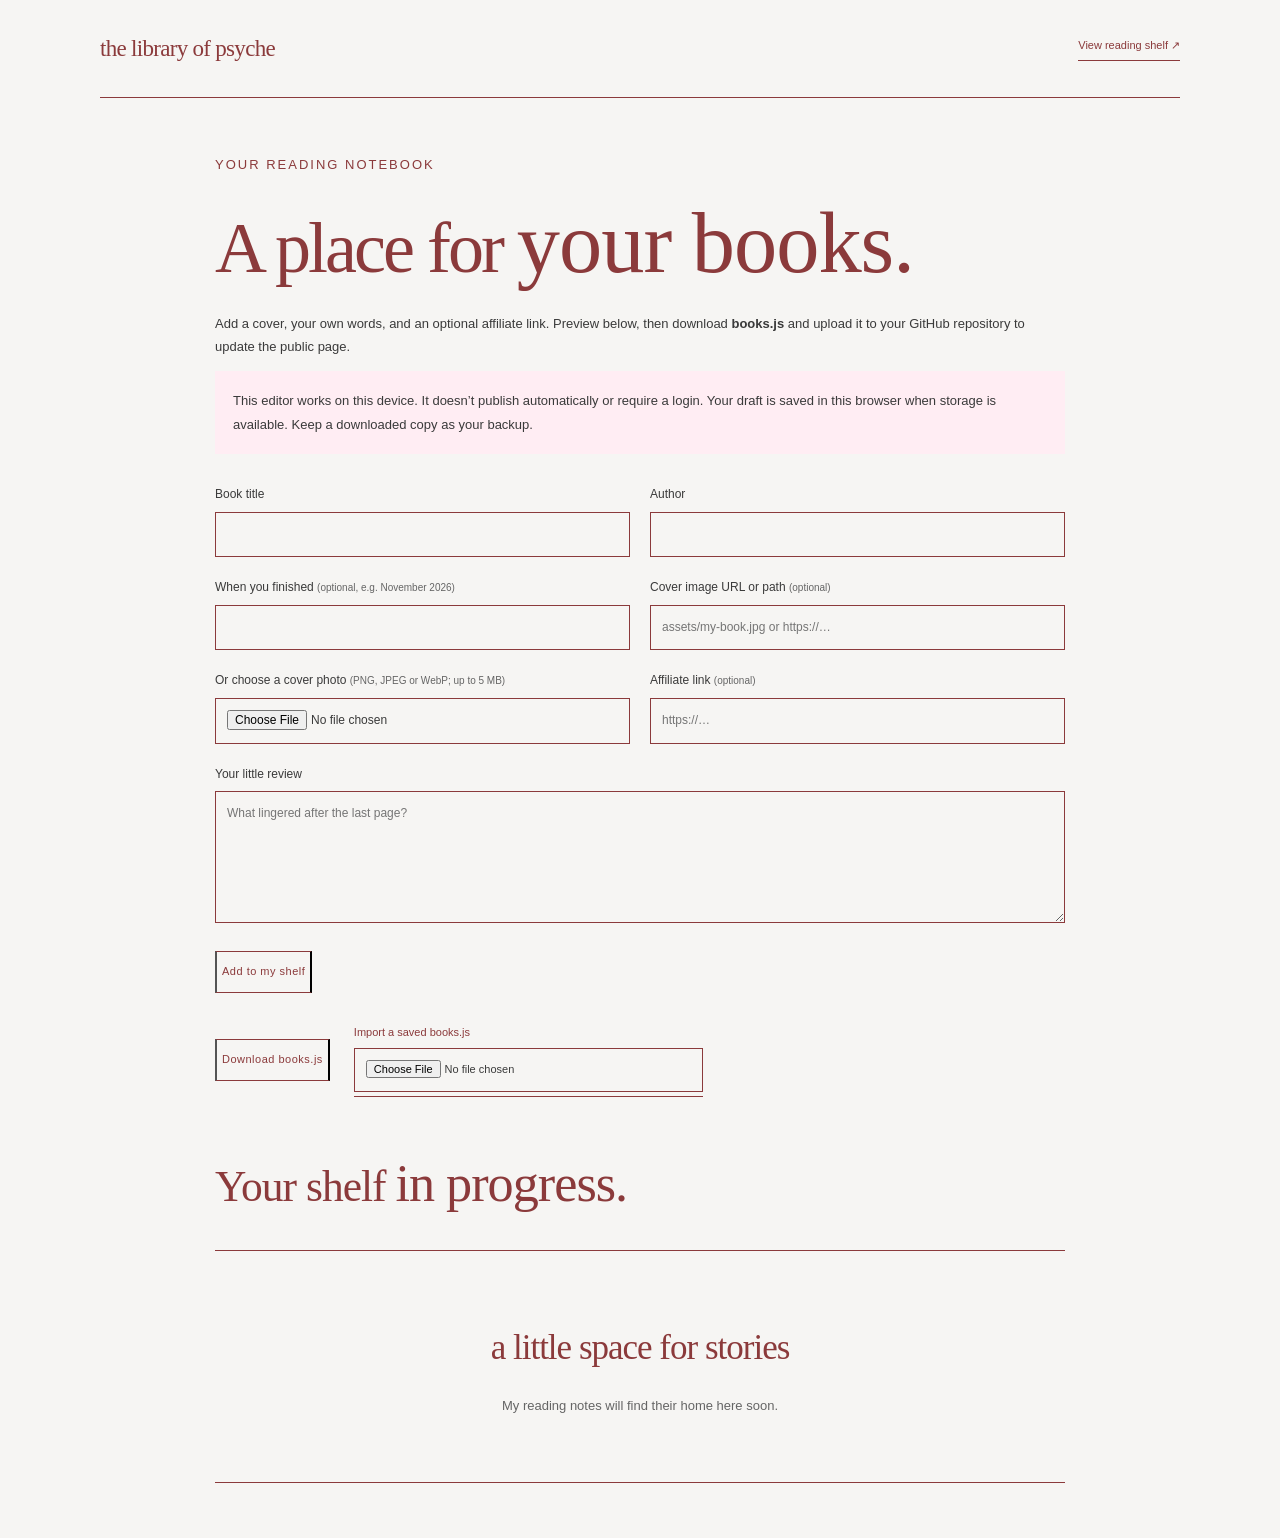
==== edit-shelf.html @ 30ab317c "Add files via upload" ====
<!doctype html><html lang="en"><head><meta charset="utf-8"><meta name="viewport" content="width=device-width, initial-scale=1"><meta name="robots" content="noindex,nofollow"><title>Edit your reading shelf</title><link rel="icon" href="assets/favicon.png" type="image/png"><link rel="stylesheet" href="styles.css"></head><body>
<header class="header wrap"><a class="brand" href="index.html">the library of psyche</a><a class="text-link" href="books.html">View reading shelf ↗</a></header>
<main class="wrap shelf-editor"><p class="eyebrow">YOUR READING NOTEBOOK</p><h1>A place for <span class="script">your books.</span></h1><p>Add a cover, your own words, and an optional affiliate link. Preview below, then download <strong>books.js</strong> and upload it to your GitHub repository to update the public page.</p><p class="editor-notice">This editor works on this device. It doesn’t publish automatically or require a login. Your draft is saved in this browser when storage is available. Keep a downloaded copy as your backup.</p>
<form id="book-form" class="book-form">
<label>Book title<input name="title" required maxlength="250" autocomplete="off"></label>
<label>Author<input name="author" required maxlength="250" autocomplete="off"></label>
<label>When you finished <span class="optional">(optional, e.g. November 2026)</span><input name="finished" maxlength="80"></label>
<label>Cover image URL or path <span class="optional">(optional)</span><input name="cover" placeholder="assets/my-book.jpg or https://…"></label>
<label>Or choose a cover photo <span class="optional">(PNG, JPEG or WebP; up to 5 MB)</span><input id="cover-file" type="file" accept="image/png,image/jpeg,image/webp"></label>
<label>Affiliate link <span class="optional">(optional)</span><input name="affiliate" type="url" placeholder="https://…"></label>
<label class="full">Your little review<textarea name="review" rows="5" maxlength="10000" placeholder="What lingered after the last page?"></textarea></label>
<div class="full editor-actions"><button class="button" type="submit" id="save-book">Add to my shelf</button><button class="text-button" type="button" id="cancel-edit" hidden>Cancel edit</button></div></form>
<p id="editor-status" role="status" aria-live="polite"></p>
<div class="editor-actions"><button class="button" type="button" id="download-shelf">Download books.js</button><label class="text-link import-label">Import a saved books.js<input id="import-shelf" type="file" accept=".js"></label></div>
<h2 class="preview-title">Your shelf <span class="script">in progress.</span></h2><div id="edit-controls"></div><div id="shelf-preview" class="reading-shelf"></div>
</main><script src="books.js"></script><script src="shelf.js"></script><script src="shelf-editor.js"></script></body></html>
---- styles.css ----
@font-face{font-family:Nourd;src:url('assets/fonts/nourd.woff2') format('woff2');font-display:swap}@font-face{font-family:'New Icon Script';src:url('assets/fonts/new-icon-script.woff2') format('woff2');font-display:swap}@font-face{font-family:'Biro Script Plus';src:url('assets/fonts/biro-script-plus.woff2') format('woff2');font-display:swap}
:root{--paper:#f6f5f3;--wine:#8b3a3b;--deep-wine:#5d2526;--ink:#3a3a3a;--pink:#ffedf3;--muted:#656565}*{box-sizing:border-box}html{scroll-behavior:smooth;scroll-padding-top:30px}body{margin:0;background:var(--paper);color:var(--ink);font:15px/1.8 Nourd,'Trebuchet MS',sans-serif}a{color:inherit;text-decoration:none}a:focus-visible{outline:2px solid var(--wine);outline-offset:6px}img{display:block;width:100%;height:auto}.wrap{width:min(1080px,86%);margin-inline:auto}.header{display:flex;align-items:center;justify-content:space-between;padding:28px 0;border-bottom:1px solid var(--wine);gap:25px}.brand{font-family:Georgia,serif;font-size:23px;letter-spacing:-.7px;color:var(--wine)}nav{display:flex;gap:27px;font-size:11px}.nav-contact{color:var(--wine)}.hero{display:grid;grid-template-columns:1.2fr 1fr;gap:12%;align-items:center;padding-block:65px 85px}.hero-copy{text-align:center}.monogram{border:1px solid var(--wine);outline:1px solid var(--wine);outline-offset:5px;border-radius:50%;width:59px;height:76px;display:grid;place-items:center;font:italic 37px Georgia,serif;color:var(--wine);margin:0 auto 31px;letter-spacing:-6px;padding-right:7px}.eyebrow{font-size:9px;font-weight:400;letter-spacing:2px;color:var(--wine);margin:0 0 21px}h1,h2,h3,p{margin-top:0}h1{font-family:Georgia,serif;font-weight:400;font-size:clamp(60px,6.3vw,87px);line-height:1.05;letter-spacing:-3px;color:var(--wine);margin-bottom:23px}.script{font-family:'New Icon Script','Biro Script Plus','Snell Roundhand','Brush Script MT',cursive;font-weight:400;letter-spacing:-1px}h1 .script{font-size:1.2em}.intro{font-size:14px;color:var(--muted);max-width:330px;margin:0 auto 25px}.button{display:inline-flex;gap:25px;border-block:1px solid var(--wine);color:var(--wine);font-size:11px;letter-spacing:.5px;padding:10px 5px}.button:hover,.text-link:hover{color:var(--ink)}.hero-signature{font-family:'Biro Script Plus','Snell Roundhand',cursive;color:var(--wine);font-size:18px;margin-top:25px}.hero-art{position:relative;border:1px solid var(--wine);padding:9px;border-radius:190px 190px 0 0;margin-bottom:26px}.hero-art img{aspect-ratio:3/4;object-fit:cover;border-radius:180px 180px 0 0}.photo-label{position:absolute;top:calc(100% + 14px);left:0;right:0;text-align:center;font-family:'Biro Script Plus','Snell Roundhand',cursive;font-size:17px;color:var(--wine)}.about{border-top:1px solid var(--wine);display:grid;grid-template-columns:1fr 1.2fr;gap:12%;padding-block:60px 70px}h2{font:400 clamp(32px,3.4vw,45px)/1.2 Georgia,serif;letter-spacing:-1px;color:var(--wine);margin-bottom:24px}h2 .script{font-size:1.2em}.about-copy{font-size:13px;color:var(--muted)}.text-link{font-size:11px;color:var(--wine);border-bottom:1px solid var(--wine);padding-bottom:4px;display:inline-block}.collection{padding:65px 0;background:var(--pink)}.section-heading{text-align:center}.section-heading h2{margin-bottom:12px}.section-heading>p{font-size:12px;color:var(--muted);margin-bottom:16px}.study-note{text-align:center;font-size:10px;color:var(--muted);margin:0 0 34px}.work-grid{display:grid;grid-template-columns:repeat(4,1fr);gap:23px}.image-wrap{border:1px solid var(--wine);padding:5px}.image-wrap img{aspect-ratio:4/5;object-fit:cover}.card-heading h3{font:400 19px/1.3 Georgia,serif;color:var(--wine);margin:17px 0 10px}.work-card>p{font-size:11px;color:var(--muted);line-height:1.7;margin-bottom:0}.collection-footer{text-align:center;margin-top:35px}.collection-footer p{display:none}.contact{padding-block:70px}.contact-grid{display:grid;grid-template-columns:1fr 1fr;gap:13%;align-items:center}.contact h2{font-size:48px}.contact p:not(.eyebrow){font-size:13px;color:var(--muted)}.email{display:inline-block;color:var(--wine);font-size:14px;border-bottom:1px solid var(--wine);padding-bottom:5px}.email span{margin-left:10px}.collab-note{border-left:1px solid var(--wine);padding-left:35px}.collab-note h3{font:400 23px Georgia,serif;color:var(--wine);margin-bottom:20px}.collab-note .disclosure{font-size:10px!important;margin-bottom:0}.footer{display:flex;flex-wrap:wrap;justify-content:space-between;align-items:center;gap:20px;border-top:1px solid var(--wine);padding-block:23px}.footer .brand{font-size:18px}.footer p,.footer>a:not(.brand){font-size:11px;margin:0}.footer>span{font-size:9px;color:var(--muted);width:100%;text-align:center}.skip{position:absolute;top:-100px;left:15px;background:var(--paper);padding:10px;z-index:10}.skip:focus{top:10px}
@media(max-width:760px){.header{flex-direction:column;gap:16px;padding-block:23px}nav{gap:24px;font-size:10px}.hero{gap:8%;padding-block:55px 65px}.eyebrow{font-size:8px;letter-spacing:1.2px}h1{font-size:58px}.intro{font-size:12px}.hero-signature{font-size:15px}.button{font-size:10px;gap:10px}.hero-art{padding:6px}.photo-label{font-size:14px}.monogram{width:45px;height:58px;font-size:29px;margin-bottom:24px}.about{gap:8%;padding-block:45px}.work-grid{grid-template-columns:1fr 1fr;gap:32px 22px}.work-card>p{font-size:12px}.contact-grid{gap:8%}.collab-note{padding-left:22px}.email{font-size:11px}.contact h2{font-size:39px}}@media(max-width:520px){.hero{grid-template-columns:1fr;gap:36px;padding-top:40px}h1{font-size:68px}.hero-art{width:72%;margin:0 auto 25px}.intro{font-size:13px;max-width:280px}.hero-signature{font-size:18px}.button{font-size:11px}.about{grid-template-columns:1fr;gap:4px}.about-copy{font-size:13px}.collection{padding-block:45px}.card-heading h3{font-size:18px}.work-card>p{font-size:11px}.contact-grid{grid-template-columns:1fr;gap:30px}.contact{padding-block:45px}.contact h2{font-size:42px}.collab-note{border-left:0;border-top:1px solid var(--wine);padding:25px 0 0}.email{font-size:13px}.footer{justify-content:center;text-align:center}.footer .brand{width:100%}}@media(prefers-reduced-motion:reduce){html{scroll-behavior:auto}}

/* Clip the photograph inside one responsive arch, including its existing pale edge. */
.hero-art{border-radius:50% 50% 0 0 / 38% 38% 0 0}.hero-photo{aspect-ratio:3/4;overflow:hidden;border-radius:50% 50% 0 0 / 38% 38% 0 0}.hero-photo img{width:100%;height:100%;aspect-ratio:auto;object-fit:cover;object-position:center;border-radius:0;transform:scale(1.065)}
.workshops{padding-block:70px;border-bottom:1px solid var(--wine)}.workshop-heading{display:grid;grid-template-columns:1fr 1fr;gap:10%;align-items:start;margin-bottom:35px}.workshop-copy p{font-size:13px;color:var(--muted)}.workshop-gallery{display:grid;grid-template-columns:repeat(3,1fr);gap:25px}.workshop-gallery figure{margin:0}.workshop-gallery img{aspect-ratio:3/4;object-fit:cover;border:1px solid var(--wine);padding:5px}.workshop-gallery figure:first-child img{object-position:50% 30%}.workshop-gallery figcaption{text-align:center;font-family:'Biro Script Plus','Snell Roundhand',cursive;color:var(--wine);font-size:17px;margin-top:12px}
@media(max-width:760px){nav{gap:17px}.workshop-heading{gap:6%}.workshop-gallery{gap:15px}.workshop-gallery figcaption{font-size:14px}}@media(max-width:520px){nav{gap:13px;font-size:9px}.workshops{padding-block:45px}.workshop-heading{grid-template-columns:1fr;gap:5px}.workshop-gallery{grid-template-columns:1fr 1fr}.workshop-gallery figure:first-child{grid-column:1/-1}.workshop-gallery figure:first-child img{aspect-ratio:4/3}.workshop-gallery figcaption{font-size:15px}}

.button:hover,.text-link:hover,.email:hover{color:var(--deep-wine)}

nav{flex-wrap:wrap;justify-content:center}.shelf{padding-block:65px}.shelf-heading{text-align:center;margin-bottom:55px}.shelf h1,.shelf-editor h1{font-size:clamp(44px,6vw,72px)}.shelf-heading>p:last-child{font-size:14px;color:var(--muted)}.reading-shelf{display:grid;grid-template-columns:1fr 1fr;gap:45px}.shelf-book{display:grid;grid-template-columns:120px 1fr;gap:24px;align-items:start;border-top:1px solid var(--wine);padding-top:25px}.book-cover{aspect-ratio:2/3;background:var(--pink);color:var(--wine);display:grid;place-items:center;text-align:center;font-family:Georgia,serif;overflow:hidden}.book-cover img{width:100%;height:100%;object-fit:contain}.book-note .eyebrow{font-size:9px;margin-bottom:9px}.book-note h2{font-size:25px;margin-bottom:12px}.book-date{font-size:10px;color:var(--muted)}.book-review{font-size:13px;color:var(--muted);white-space:pre-wrap;overflow-wrap:anywhere}.affiliate-note{font-size:11px;color:var(--muted);max-width:650px;text-align:center;margin:55px auto 0}.shelf-empty{grid-column:1/-1;text-align:center;border-block:1px solid var(--wine);padding:65px 20px}.shelf-empty .script{font-size:35px;color:var(--wine)}.shelf-empty p{font-size:13px;margin:15px 0 0;color:var(--muted)}.shelf-editor{max-width:850px;padding-block:55px}.shelf-editor>p{font-size:13px}.editor-notice{background:var(--pink);padding:18px}.book-form{display:grid;grid-template-columns:1fr 1fr;gap:20px;margin-block:30px}.book-form label{font-size:12px}.optional{font-size:10px;color:var(--muted)}input,textarea{font:inherit;color:var(--ink);background:var(--paper);border:1px solid var(--wine);padding:11px;width:100%;margin-top:6px;border-radius:0}input:focus-visible,textarea:focus-visible,button:focus-visible,.import-label:focus-within{outline:2px solid var(--deep-wine);outline-offset:3px}.full{grid-column:1/-1}button{cursor:pointer;font:inherit;background:var(--paper)}.editor-actions{display:flex;align-items:center;gap:24px;flex-wrap:wrap}.text-button{border:0;padding:5px;color:var(--wine);text-decoration:underline;font-size:12px}.import-label{cursor:pointer}.preview-title{margin-top:55px}.edit-row{display:flex;gap:20px;align-items:center;border-top:1px solid var(--wine);padding-block:10px;font-size:13px}.edit-row>span{flex:1}.shelf-editor .reading-shelf{margin-top:35px}.shelf-editor .shelf-book{grid-template-columns:90px 1fr;gap:17px}#editor-status{font-size:13px;color:var(--deep-wine)}
@media(max-width:900px){.reading-shelf{grid-template-columns:1fr}.shelf-book{grid-template-columns:140px 1fr}.header{flex-wrap:wrap}}@media(max-width:520px){.book-form{grid-template-columns:1fr}.shelf-book{grid-template-columns:95px 1fr;gap:20px}.book-note h2{font-size:23px}.shelf-heading br{display:none}.shelf{padding-block:40px}.shelf-heading{margin-bottom:35px}}
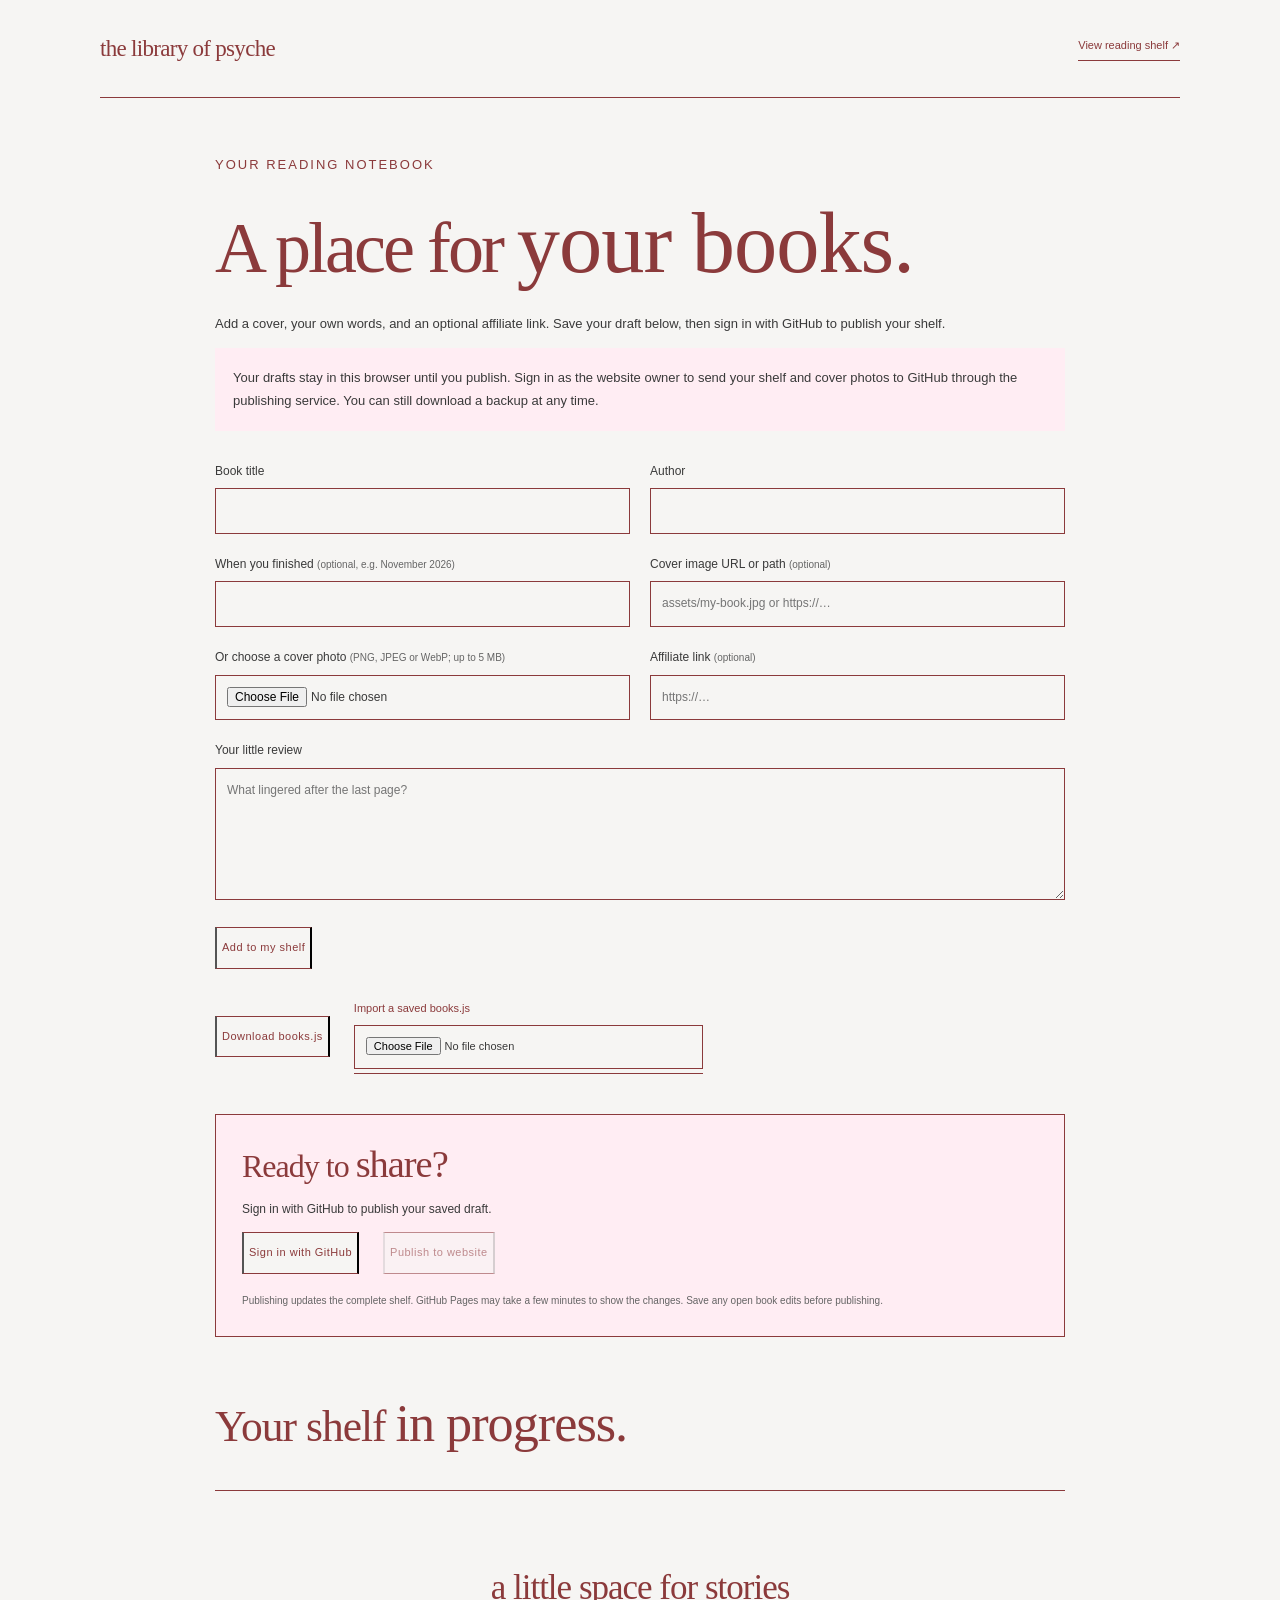
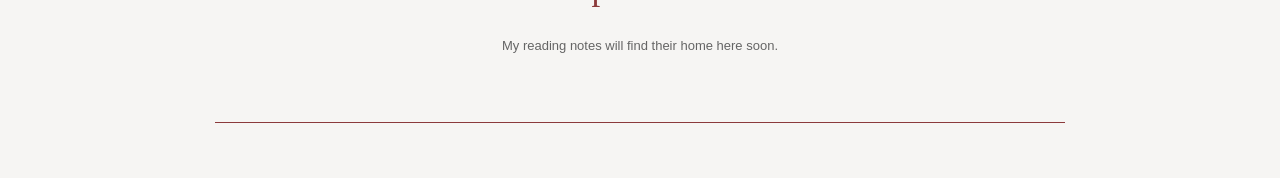
==== commit 990bacb6: "Add secure GitHub publishing to the reading shelf editor" ====
--- a/edit-shelf.html
+++ b/edit-shelf.html
@@ -1,6 +1,6 @@
 <!doctype html><html lang="en"><head><meta charset="utf-8"><meta name="viewport" content="width=device-width, initial-scale=1"><meta name="robots" content="noindex,nofollow"><title>Edit your reading shelf</title><link rel="icon" href="assets/favicon.png" type="image/png"><link rel="stylesheet" href="styles.css"></head><body>
 <header class="header wrap"><a class="brand" href="index.html">the library of psyche</a><a class="text-link" href="books.html">View reading shelf ↗</a></header>
-<main class="wrap shelf-editor"><p class="eyebrow">YOUR READING NOTEBOOK</p><h1>A place for <span class="script">your books.</span></h1><p>Add a cover, your own words, and an optional affiliate link. Preview below, then download <strong>books.js</strong> and upload it to your GitHub repository to update the public page.</p><p class="editor-notice">This editor works on this device. It doesn’t publish automatically or require a login. Your draft is saved in this browser when storage is available. Keep a downloaded copy as your backup.</p>
+<main class="wrap shelf-editor"><p class="eyebrow">YOUR READING NOTEBOOK</p><h1>A place for <span class="script">your books.</span></h1><p>Add a cover, your own words, and an optional affiliate link. Save your draft below, then sign in with GitHub to publish your shelf.</p><p class="editor-notice">Your drafts stay in this browser until you publish. Sign in as the website owner to send your shelf and cover photos to GitHub through the publishing service. You can still download a backup at any time.</p>
 <form id="book-form" class="book-form">
 <label>Book title<input name="title" required maxlength="250" autocomplete="off"></label>
 <label>Author<input name="author" required maxlength="250" autocomplete="off"></label>
@@ -12,5 +12,6 @@
 <div class="full editor-actions"><button class="button" type="submit" id="save-book">Add to my shelf</button><button class="text-button" type="button" id="cancel-edit" hidden>Cancel edit</button></div></form>
 <p id="editor-status" role="status" aria-live="polite"></p>
 <div class="editor-actions"><button class="button" type="button" id="download-shelf">Download books.js</button><label class="text-link import-label">Import a saved books.js<input id="import-shelf" type="file" accept=".js"></label></div>
+<section class="publisher-panel" aria-labelledby="publisher-heading"><h2 id="publisher-heading">Ready to <span class="script">share?</span></h2><p id="publisher-status" role="status" aria-live="polite">Sign in with GitHub to publish your saved draft.</p><p id="publisher-comparison"></p><div class="editor-actions"><button class="button" id="publisher-signin" type="button">Sign in with GitHub</button><button class="button" id="publisher-save" type="button" disabled>Publish to website</button><button class="text-button" id="publisher-load" type="button" hidden>Load published shelf</button><button class="text-button" id="publisher-signout" type="button" hidden>Sign out</button></div><p class="publisher-footnote">Publishing updates the complete shelf. GitHub Pages may take a few minutes to show the changes. Save any open book edits before publishing.</p></section>
 <h2 class="preview-title">Your shelf <span class="script">in progress.</span></h2><div id="edit-controls"></div><div id="shelf-preview" class="reading-shelf"></div>
-</main><script src="books.js"></script><script src="shelf.js"></script><script src="shelf-editor.js"></script></body></html>
+</main><script src="books.js"></script><script src="shelf.js"></script><script src="shelf-editor.js"></script><script src="publisher-config.js"></script><script src="shelf-publisher.js"></script></body></html>
--- a/styles.css
+++ b/styles.css
@@ -11,3 +11,4 @@
 
 nav{flex-wrap:wrap;justify-content:center}.shelf{padding-block:65px}.shelf-heading{text-align:center;margin-bottom:55px}.shelf h1,.shelf-editor h1{font-size:clamp(44px,6vw,72px)}.shelf-heading>p:last-child{font-size:14px;color:var(--muted)}.reading-shelf{display:grid;grid-template-columns:1fr 1fr;gap:45px}.shelf-book{display:grid;grid-template-columns:120px 1fr;gap:24px;align-items:start;border-top:1px solid var(--wine);padding-top:25px}.book-cover{aspect-ratio:2/3;background:var(--pink);color:var(--wine);display:grid;place-items:center;text-align:center;font-family:Georgia,serif;overflow:hidden}.book-cover img{width:100%;height:100%;object-fit:contain}.book-note .eyebrow{font-size:9px;margin-bottom:9px}.book-note h2{font-size:25px;margin-bottom:12px}.book-date{font-size:10px;color:var(--muted)}.book-review{font-size:13px;color:var(--muted);white-space:pre-wrap;overflow-wrap:anywhere}.affiliate-note{font-size:11px;color:var(--muted);max-width:650px;text-align:center;margin:55px auto 0}.shelf-empty{grid-column:1/-1;text-align:center;border-block:1px solid var(--wine);padding:65px 20px}.shelf-empty .script{font-size:35px;color:var(--wine)}.shelf-empty p{font-size:13px;margin:15px 0 0;color:var(--muted)}.shelf-editor{max-width:850px;padding-block:55px}.shelf-editor>p{font-size:13px}.editor-notice{background:var(--pink);padding:18px}.book-form{display:grid;grid-template-columns:1fr 1fr;gap:20px;margin-block:30px}.book-form label{font-size:12px}.optional{font-size:10px;color:var(--muted)}input,textarea{font:inherit;color:var(--ink);background:var(--paper);border:1px solid var(--wine);padding:11px;width:100%;margin-top:6px;border-radius:0}input:focus-visible,textarea:focus-visible,button:focus-visible,.import-label:focus-within{outline:2px solid var(--deep-wine);outline-offset:3px}.full{grid-column:1/-1}button{cursor:pointer;font:inherit;background:var(--paper)}.editor-actions{display:flex;align-items:center;gap:24px;flex-wrap:wrap}.text-button{border:0;padding:5px;color:var(--wine);text-decoration:underline;font-size:12px}.import-label{cursor:pointer}.preview-title{margin-top:55px}.edit-row{display:flex;gap:20px;align-items:center;border-top:1px solid var(--wine);padding-block:10px;font-size:13px}.edit-row>span{flex:1}.shelf-editor .reading-shelf{margin-top:35px}.shelf-editor .shelf-book{grid-template-columns:90px 1fr;gap:17px}#editor-status{font-size:13px;color:var(--deep-wine)}
 @media(max-width:900px){.reading-shelf{grid-template-columns:1fr}.shelf-book{grid-template-columns:140px 1fr}.header{flex-wrap:wrap}}@media(max-width:520px){.book-form{grid-template-columns:1fr}.shelf-book{grid-template-columns:95px 1fr;gap:20px}.book-note h2{font-size:23px}.shelf-heading br{display:none}.shelf{padding-block:40px}.shelf-heading{margin-bottom:35px}}
+.publisher-panel{margin-top:40px;padding:26px;border:1px solid var(--wine);background:var(--pink)}.publisher-panel h2{font-size:32px;margin-bottom:12px}.publisher-panel p{font-size:12px}.publisher-panel .publisher-footnote{font-size:10px;margin:18px 0 0;color:var(--muted)}button:disabled{opacity:.55;cursor:not-allowed}
